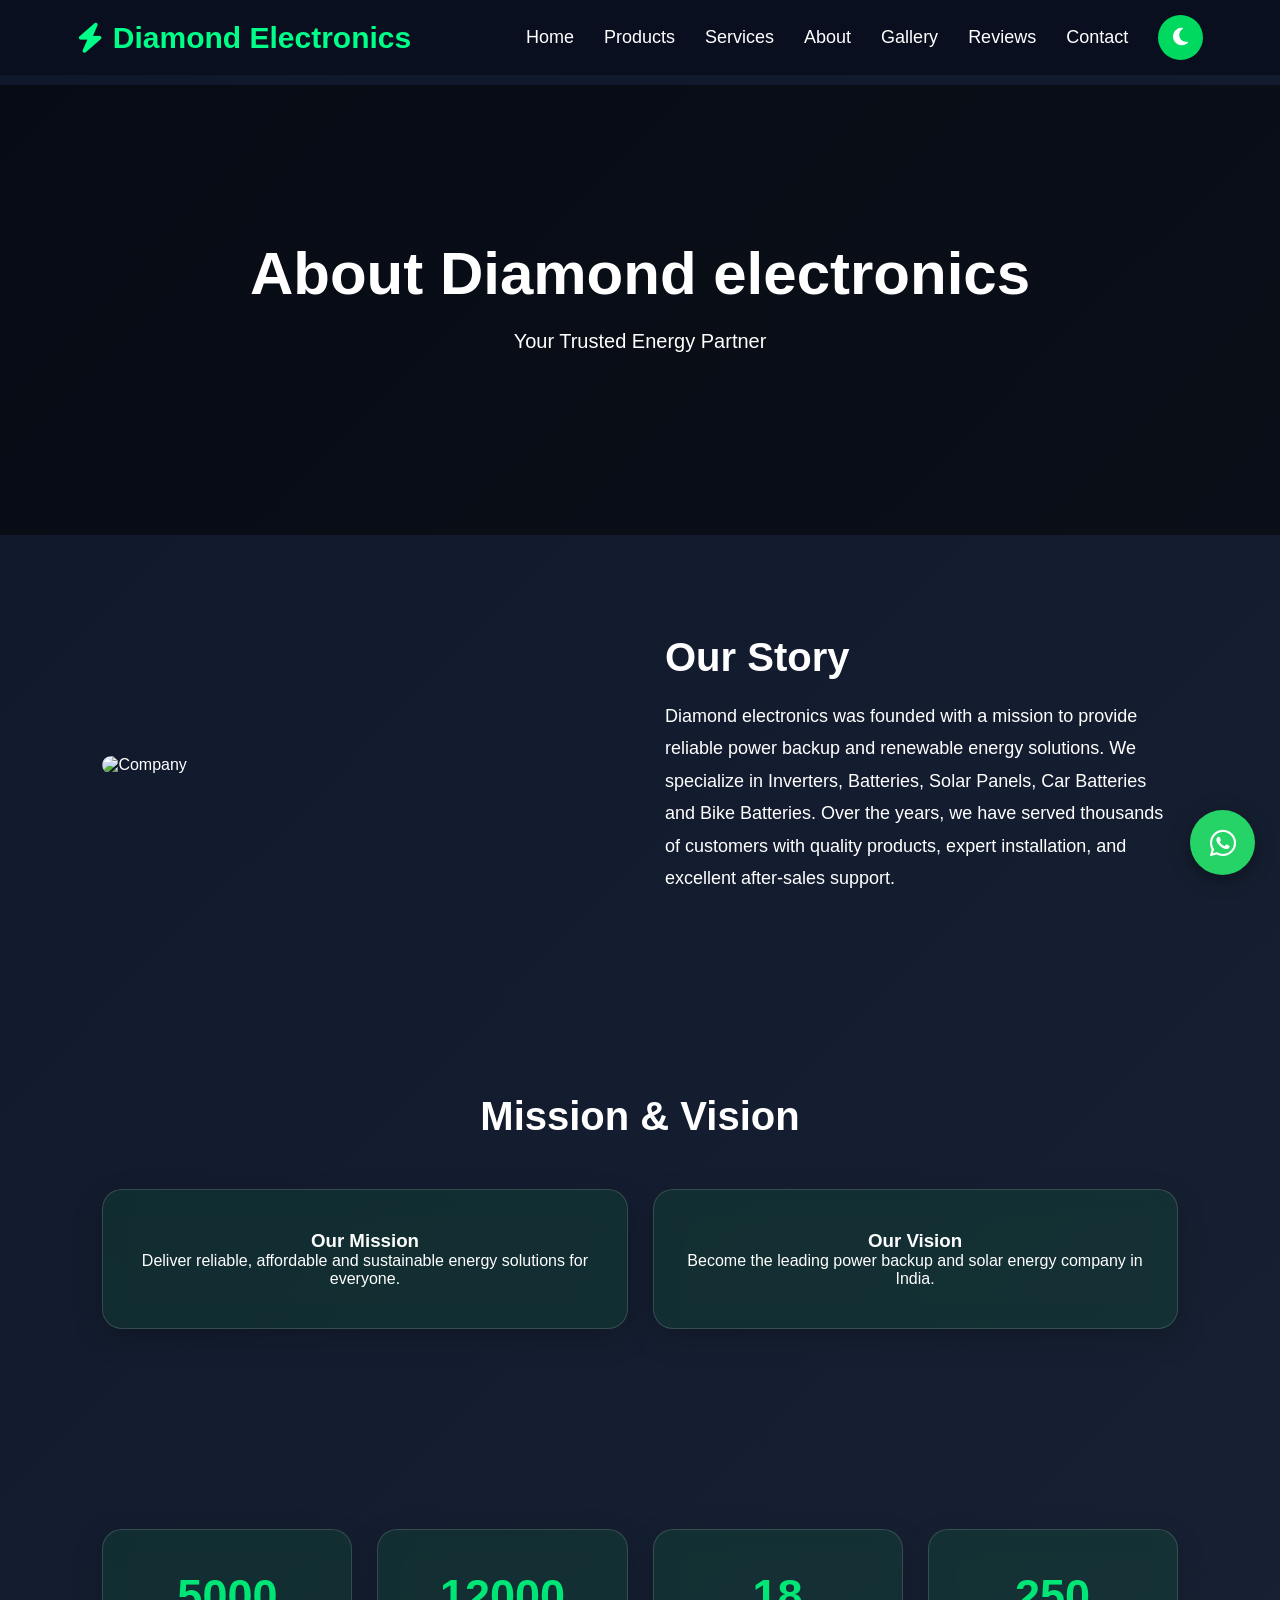
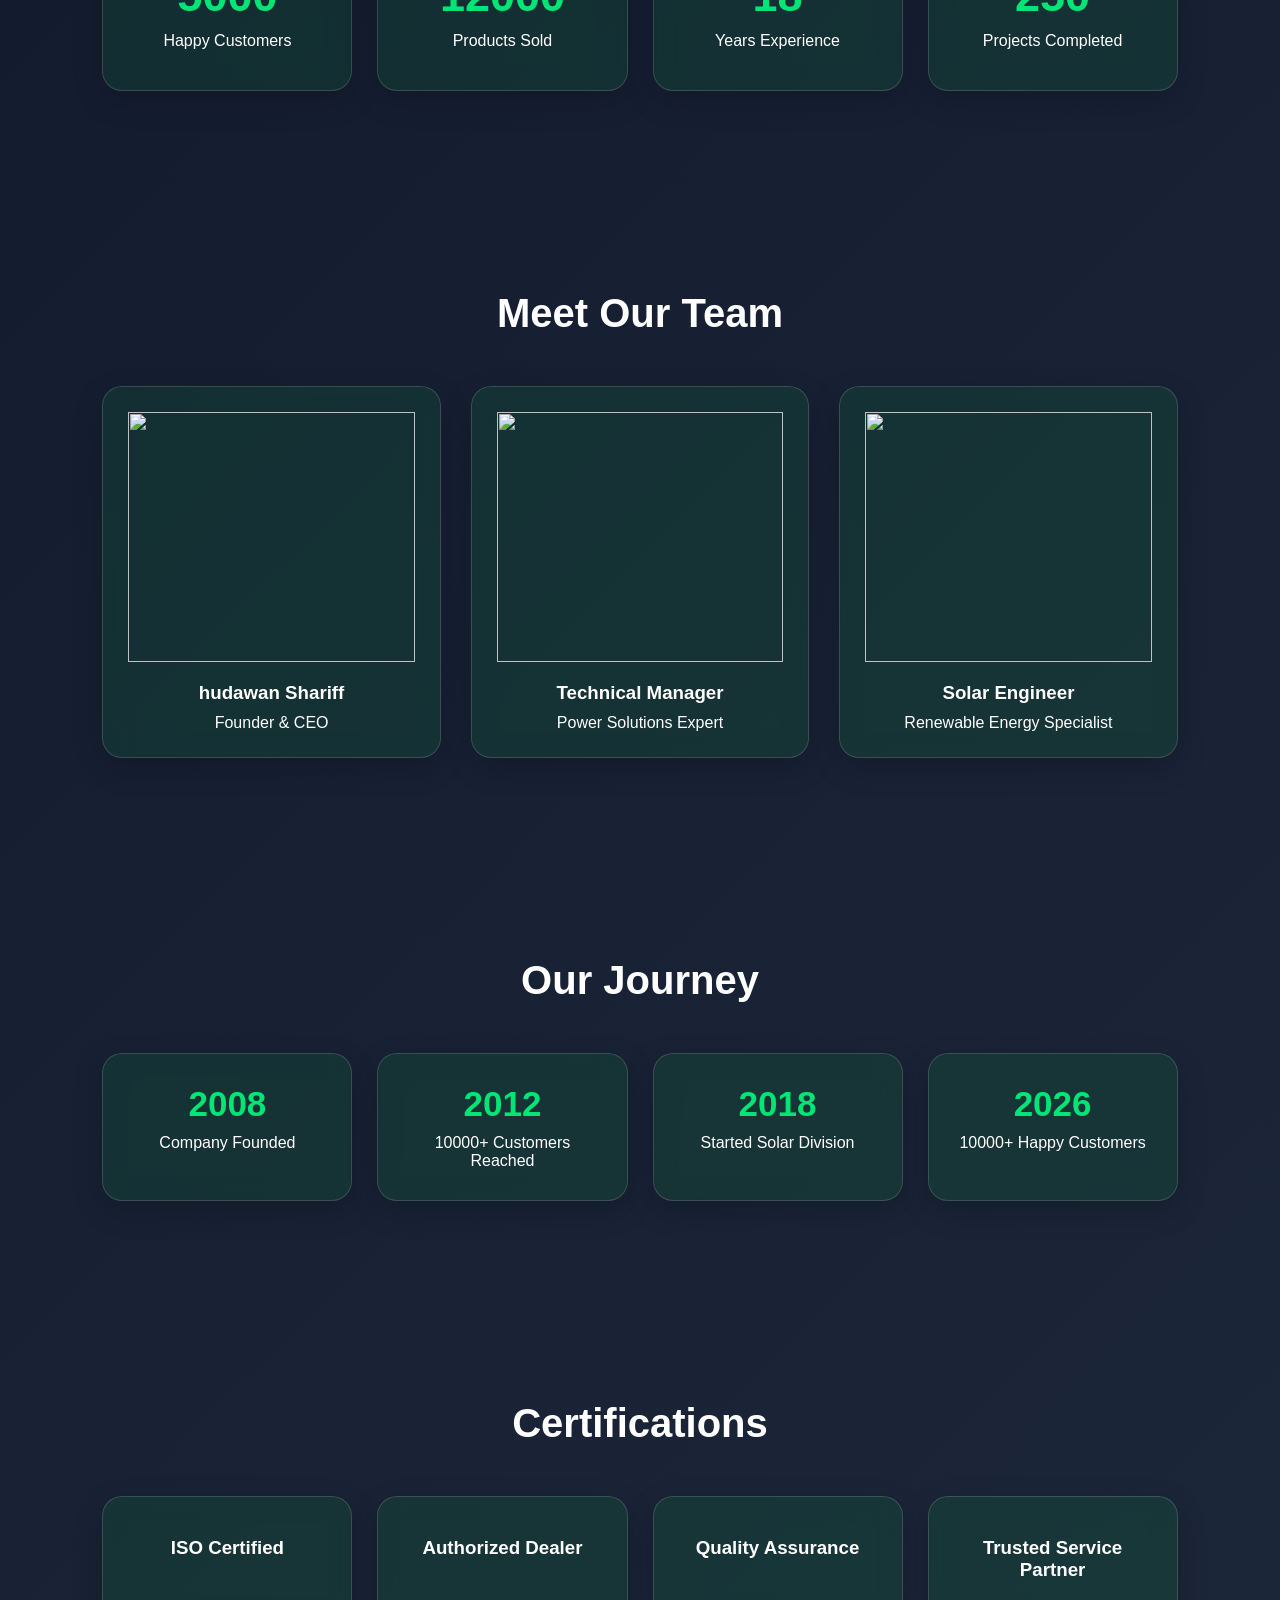
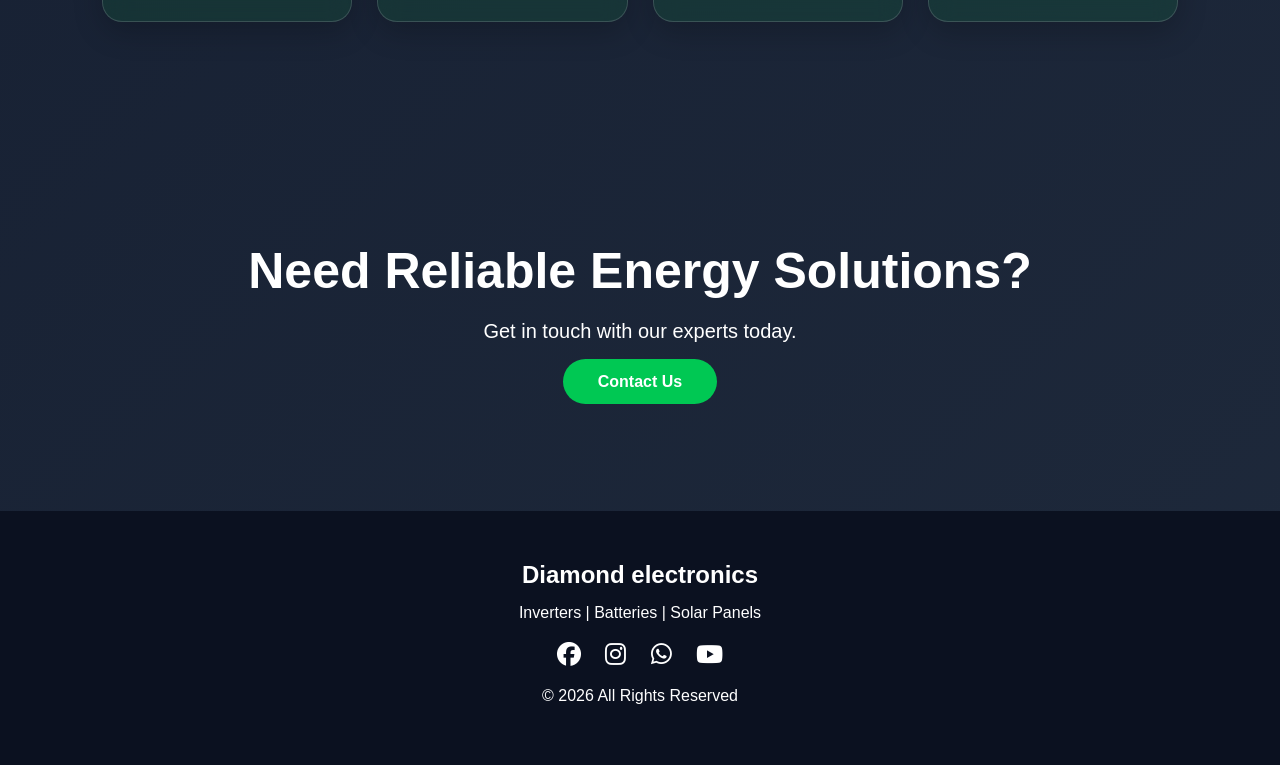
==== about.html @ e029c712 "Initial commit" ====
<!doctype html>
<html lang="en">
  <head>
    <meta charset="UTF-8" />
    <meta name="viewport" content="width=device-width, initial-scale=1.0" />

    <title>About Us | Diamond electronics</title>

    <link rel="stylesheet" href="style.css" />

    <link
      rel="stylesheet"
      href="https://cdnjs.cloudflare.com/ajax/libs/font-awesome/6.5.2/css/all.min.css"
    />
  </head>

  <body>
    <!-- ================= NAVBAR ================= -->

    <header>
      <nav class="navbar">
        <a href="index.html" class="logo">
          <i class="fa-solid fa-bolt"></i>

          Diamond Electronics
        </a>

        <div class="menu-toggle" id="menuToggle">
          <i class="fa-solid fa-bars"></i>
        </div>

        <ul class="nav-links" id="navLinks">
          <li><a href="index.html">Home</a></li>

          <li><a href="products.html">Products</a></li>

          <li><a href="services.html">Services</a></li>

          <li><a href="about.html">About</a></li>

          <li><a href="gallery.html">Gallery</a></li>

          <li><a href="reviews.html">Reviews</a></li>

          <li><a href="contact.html">Contact</a></li>

          <li>
            <button id="themeToggle">
              <i class="fa-solid fa-moon"></i>
            </button>
          </li>
        </ul>
      </nav>
    </header>

    <!-- ================= HERO ================= -->

    <section class="hero small-hero">
      <div class="hero-content">
        <h1>About Diamond electronics</h1>

        <p>Your Trusted Energy Partner</p>
      </div>
    </section>

    <!-- ================= COMPANY STORY ================= -->

    <section class="about-section">
      <div class="about-container">
        <div class="about-image">
          <img src="images/about-company.jpg" alt="Company" />
        </div>

        <div class="about-content">
          <h2>Our Story</h2>

          <p>
            Diamond electronics was founded with a mission to provide reliable
            power backup and renewable energy solutions. We specialize in
            Inverters, Batteries, Solar Panels, Car Batteries and Bike
            Batteries. Over the years, we have served thousands of customers
            with quality products, expert installation, and excellent
            after-sales support.
          </p>
        </div>
      </div>
    </section>

    <!-- ================= MISSION & VISION ================= -->

    <section class="why-us">
      <h2 class="section-title">Mission & Vision</h2>

      <div class="why-grid">
        <div class="glass">
          <h3>Our Mission</h3>

          <p>
            Deliver reliable, affordable and sustainable energy solutions for
            everyone.
          </p>
        </div>

        <div class="glass">
          <h3>Our Vision</h3>

          <p>
            Become the leading power backup and solar energy company in India.
          </p>
        </div>
      </div>
    </section>

    <!-- ================= ACHIEVEMENTS ================= -->

    <section class="counter-section">
      <div class="counter-card glass">
        <h2 class="counter" data-target="5000">0</h2>

        <p>Happy Customers</p>
      </div>

      <div class="counter-card glass">
        <h2 class="counter" data-target="12000">0</h2>

        <p>Products Sold</p>
      </div>

      <div class="counter-card glass">
        <h2 class="counter" data-target="18">0</h2>

        <p>Years Experience</p>
      </div>

      <div class="counter-card glass">
        <h2 class="counter" data-target="250">0</h2>

        <p>Projects Completed</p>
      </div>
    </section>

    <!-- ================= TEAM ================= -->

    <section class="team-section">
      <h2 class="section-title">Meet Our Team</h2>

      <div class="product-grid">
        <div class="product-card glass">
          <img src="images/team1.jpg" />

          <h3>hudawan Shariff</h3>

          <p>Founder & CEO</p>
        </div>

        <div class="product-card glass">
          <img src="images/team2.jpg" />

          <h3>Technical Manager</h3>

          <p>Power Solutions Expert</p>
        </div>

        <div class="product-card glass">
          <img src="images/team3.jpg" />

          <h3>Solar Engineer</h3>

          <p>Renewable Energy Specialist</p>
        </div>
      </div>
    </section>

    <!-- ================= TIMELINE ================= -->

    <section class="timeline-section">
      <h2 class="section-title">Our Journey</h2>

      <div class="timeline">
        <div class="timeline-item glass">
          <h3>2008</h3>

          <p>Company Founded</p>
        </div>

        <div class="timeline-item glass">
          <h3>2012</h3>

          <p>10000+ Customers Reached</p>
        </div>

        <div class="timeline-item glass">
          <h3>2018</h3>

          <p>Started Solar Division</p>
        </div>

        <div class="timeline-item glass">
          <h3>2026</h3>

          <p>10000+ Happy Customers</p>
        </div>
      </div>
    </section>

    <!-- ================= CERTIFICATIONS ================= -->

    <section class="why-us">
      <h2 class="section-title">Certifications</h2>

      <div class="why-grid">
        <div class="glass">
          <h3>ISO Certified</h3>
        </div>

        <div class="glass">
          <h3>Authorized Dealer</h3>
        </div>

        <div class="glass">
          <h3>Quality Assurance</h3>
        </div>

        <div class="glass">
          <h3>Trusted Service Partner</h3>
        </div>
      </div>
    </section>

    <!-- ================= CTA ================= -->

    <section class="cta">
      <h2>Need Reliable Energy Solutions?</h2>

      <p>Get in touch with our experts today.</p>

      <a href="contact.html" class="btn"> Contact Us </a>
    </section>

    <!-- ================= FOOTER ================= -->

    <footer>
      <div class="footer-content">
        <h2>Diamond electronics</h2>

        <p>Inverters | Batteries | Solar Panels</p>

        <div class="socials">
          <i class="fab fa-facebook"></i>
          <i class="fab fa-instagram"></i>
          <i class="fab fa-whatsapp"></i>
          <i class="fab fa-youtube"></i>
        </div>

        <p>© 2026 All Rights Reserved</p>
      </div>
    </footer>

    <!-- ================= WHATSAPP ================= -->

    <a href="https://wa.me/919442442144" class="whatsapp">
      <i class="fab fa-whatsapp"></i>
    </a>

    <script src="main.js"></script>
  </body>
</html>
---- style.css ----
/* =========================
   RESET
========================= */

* {
  margin: 0;
  padding: 0;
  box-sizing: border-box;
  font-family: "Poppins", sans-serif;
  scroll-behavior: smooth;
}

:root {
  --primary: #00c853;
  --secondary: #00e676;
  --dark: #111827;
  --light: #ffffff;
  --glass: rgba(255, 255, 255, 0.1);
  --shadow: 0 10px 30px rgba(0, 0, 0, 0.2);
}

body {
  background: linear-gradient(135deg, #0f172a, #1e293b);

  color: white;
  overflow-x: hidden;
  transition: 0.4s;
}

/* =========================
   DARK MODE
========================= */

body.light-mode {
  background: #f5f5f5;
  color: #111;
}

body.light-mode .glass {
  background: rgba(255, 255, 255, 0.7);
}

/* =========================
   GLASSMORPHISM
========================= */

.glass {
  background: rgba(1, 252, 84, 0.08);

  backdrop-filter: blur(12px);

  border: 1px solid rgba(255, 255, 255, 0.15);

  border-radius: 20px;

  box-shadow: var(--shadow);
}

/* =========================
   NAVBAR
========================= */

.navbar {
  position: fixed;

  top: 0;

  left: 0;

  width: 100%;

  padding: 15px 6%;

  display: flex;

  justify-content: space-between;

  align-items: center;

  background: rgba(10, 15, 30, 0.9);

  backdrop-filter: blur(15px);

  z-index: 9999;

  box-sizing: border-box;
}

.logo {
  display: flex;

  align-items: center;

  gap: 10px;

  text-decoration: none;

  font-size: 30px;

  font-weight: bold;

  color: #00ff88;
}

.logo i {
  font-size: 30px;
}

.nav-links {
  display: flex;

  align-items: center;

  gap: 30px;

  list-style: none;
}

.nav-links li {
  list-style: none;
}

.nav-links a {
  text-decoration: none;

  font-size: 18px;

  font-weight: 500;

  color: rgb(255, 255, 255);

  transition: 0.3s;
}

.nav-links a:hover {
  color: #00ff88;
}

#themeToggle {
  width: 45px;

  height: 45px;

  border: none;

  border-radius: 50%;

  cursor: pointer;

  background: #00d95f;

  color: white;

  font-size: 20px;
}

.menu-toggle {
  display: none;

  font-size: 30px;

  cursor: pointer;

  color:#00d95f;
  
}

body {
  padding-top: 85px;
}

/* =========================
   MOBILE
========================= */

@media (max-width: 992px) {
  .menu-toggle {
    display: block;
  }

  .nav-links {
    position: fixed;

    top: 75px;

    left: -100%;

    width: 100%;

    background: #08111f;
  
    display: flex;

    flex-direction: column;

    gap: 25px;

    padding: 40px 0;

    transition: 0.4s;
  }

  .nav-links.active {
    left: 0;
  }

  .nav-links a {
    font-size: 20px;
  }

  .logo {
    font-size: 22px;
  }

  .logo i {
    font-size: 24px;
  }
}

/* =========================
   SMALL MOBILE
========================= */

@media (max-width: 480px) {
  .logo {
    font-size: 18px;
  }

  .logo i {
    font-size: 20px;
  }

  #themeToggle {
    width: 42px;

    height: 42px;
  }
}

/* =========================
   HERO SECTION
========================= */

.hero {
  height: 100vh;

  display: flex;
  justify-content: center;
  align-items: center;

  text-align: center;

  padding: 100px 10%;

  background:
    linear-gradient(rgba(0, 0, 0, 0.5), rgba(0, 0, 0, 0.5)),
    url("../images/hero.jpg");

  background-size: cover;
  background-position: center;
}

.hero-content h1 {
  font-size: 60px;

  line-height: 1.2;

  margin-bottom: 20px;
}

.hero-content p {
  font-size: 20px;

  margin-bottom: 30px;
}

.hero-buttons {
  display: flex;
  justify-content: center;
  gap: 20px;
  flex-wrap: wrap;
}

.btn {
  padding: 14px 35px;

  background: var(--primary);

  border: none;

  border-radius: 50px;

  color: white;

  text-decoration: none;

  font-weight: 600;

  transition: 0.4s;
}

.btn:hover {
  transform: translateY(-5px);

  box-shadow: 0 10px 20px rgba(0, 200, 83, 0.4);
}

.btn-outline {
  background: transparent;

  border: 2px solid white;
}

/* =========================
   SECTION TITLE
========================= */

.section-title {
  font-size: 40px;

  text-align: center;

  margin-bottom: 50px;
}

/* =========================
   COUNTERS
========================= */

.counter-section {
  display: grid;

  grid-template-columns: repeat(auto-fit, minmax(250px, 1fr));

  gap: 25px;

  padding: 100px 8%;
}

.counter-card {
  padding: 40px;
  text-align: center;

  transition: 0.4s;
}

.counter-card:hover {
  transform: translateY(-10px);
}

.counter-card h2 {
  font-size: 45px;

  color: var(--secondary);

  margin-bottom: 10px;
}

/* =========================
   PRODUCTS
========================= */

.products {
  padding: 100px 8%;
}

.product-grid {
  display: grid;

  grid-template-columns: repeat(auto-fit, minmax(300px, 1fr));

  gap: 30px;
}

.product-card {
  padding: 25px;

  text-align: center;

  transition: 0.5s;

  transform-style: preserve-3d;
}

.product-card:hover {
  transform: rotateX(8deg) rotateY(8deg) translateY(-10px);
}

.product-card img {
  width: 100%;
  height: 250px;

  object-fit: contain;

  transition: 0.5s;
}

.product-card:hover img {
  transform: scale(1.1);
}

.product-card h3 {
  margin: 20px 0 10px;
}

.product-card button {
  margin-top: 20px;

  padding: 12px 25px;

  border: none;

  border-radius: 30px;

  background: var(--primary);

  color: white;

  cursor: pointer;
}

/* =========================
   SERVICES
========================= */

.services {
  padding: 100px 8%;
}

.service-grid {
  display: grid;

  grid-template-columns: repeat(auto-fit, minmax(280px, 1fr));

  gap: 30px;
}

.service-card {
  padding: 40px;
  text-align: center;

  transition: 0.4s;
}

.service-card:hover {
  transform: translateY(-10px) scale(1.05);
}

.service-card i {
  font-size: 55px;

  color: var(--secondary);

  margin-bottom: 20px;
}

.service-card h3 {
  margin-bottom: 15px;
}

/* part 2*/

/* =========================
   WHY CHOOSE US
========================= */

.why-us {
  padding: 100px 8%;
}

.why-grid {
  display: grid;

  grid-template-columns: repeat(auto-fit, minmax(250px, 1fr));

  gap: 25px;
}

.why-grid .glass {
  padding: 40px 25px;

  text-align: center;

  transition: 0.4s;
}

.why-grid .glass:hover {
  transform: translateY(-10px);

  box-shadow: 0 15px 30px rgba(0, 0, 0, 0.3);
}

/* =========================
   REVIEWS
========================= */

.reviews {
  padding: 100px 8%;
}

.review-slider {
  max-width: 900px;

  margin: auto;

  padding: 40px;

  text-align: center;

  position: relative;

  overflow: hidden;
}

.review {
  display: none;

  animation: fade 1s ease;
}

.review.active {
  display: block;
}

.review h3 {
  font-size: 30px;

  margin-bottom: 20px;

  color: #ffd700;
}

.review p {
  font-size: 18px;

  line-height: 1.8;
}

@keyframes fade {
  from {
    opacity: 0;
    transform: translateY(20px);
  }

  to {
    opacity: 1;
    transform: translateY(0);
  }
}

/* =========================
   CTA
========================= */

.cta {
  padding: 120px 8%;

  text-align: center;
}

.cta h2 {
  font-size: 50px;

  margin-bottom: 20px;
}

.cta p {
  font-size: 20px;

  margin-bottom: 30px;
}

/* =========================
   FOOTER
========================= */

footer {
  background: #0b1120;

  padding: 50px 8%;

  text-align: center;
}

.footer-content h2 {
  margin-bottom: 15px;
}

.footer-content p {
  margin: 10px 0;
}

.socials {
  margin: 20px 0;
}

.socials i {
  font-size: 24px;

  margin: 0 10px;

  cursor: pointer;

  transition: 0.4s;
}

.socials i:hover {
  color: var(--secondary);

  transform: translateY(-5px);
}

/* =========================
   WHATSAPP BUTTON
========================= */

.whatsapp {
  position: fixed;

  bottom: 25px;

  right: 25px;

  width: 65px;

  height: 65px;

  display: flex;

  align-items: center;

  justify-content: center;

  border-radius: 50%;

  background: #25d366;

  color: white;

  font-size: 30px;

  text-decoration: none;

  z-index: 999;

  box-shadow: 0 5px 20px rgba(0, 0, 0, 0.4);

  animation: pulse 2s infinite;
}

@keyframes pulse {
  0% {
    transform: scale(1);
  }

  50% {
    transform: scale(1.1);
  }

  100% {
    transform: scale(1);
  }
}

/* =========================
   BUTTON HOVER GLOW
========================= */

.btn:hover,
.product-card button:hover {
  box-shadow:
    0 0 20px rgba(0, 200, 83, 0.7),
    0 0 40px rgba(0, 200, 83, 0.4);
}

/* =========================
   SCROLL ANIMATION
========================= */

.product-card,
.service-card,
.counter-card,
.why-grid .glass {
  opacity: 0;

  transform: translateY(50px);

  transition: all 0.8s ease;
}

.show {
  opacity: 1 !important;

  transform: translateY(0) !important;
}

/* =========================
   CUSTOM SCROLLBAR
========================= */

::-webkit-scrollbar {
  width: 10px;
}

::-webkit-scrollbar-track {
  background: #111827;
}

::-webkit-scrollbar-thumb {
  background: var(--secondary);

  border-radius: 20px;
}

/* =========================
   IMAGE HOVER ZOOM
========================= */

img {
  max-width: 100%;

  display: block;
}

.product-card {
  overflow: hidden;
}

.product-card img:hover {
  transform: scale(1.15);
}

/* =========================
   LIGHT MODE
========================= */

body.light-mode {
  background: #f5f7fa;

  color: #111;
}

body.light-mode .navbar {
  background: rgba(255, 255, 255, 0.8);
}

body.light-mode .nav-links a {
  color: #ffffff;
}

body.light-mode footer {
  background: #e5e7eb;

  color: #111;
}

body.light-mode .glass {
  background: rgb(255, 255, 255);

  border: 1px solid rgba(0, 0, 0, 0.1);
}

/* =========================
   MOBILE MENU
========================= */

.menu-btn {
  display: none;

  font-size: 30px;

  cursor: pointer;
}

/* =========================
   RESPONSIVE
========================= */

@media (max-width: 992px) {
  .hero-content h1 {
    font-size: 45px;
  }

  .section-title {
    font-size: 32px;
  }

  .cta h2 {
    font-size: 36px;
  }
}

@media (max-width: 768px) {
  .navbar {
    flex-direction: column;

    gap: 15px;
  }

  .nav-links {
    flex-wrap: wrap;

    justify-content: center;
  }

  .hero {
    padding-top: 140px;
  }

  .hero-content h1 {
    font-size: 35px;
  }

  .hero-content p {
    font-size: 16px;
  }

  .counter-card h2 {
    font-size: 35px;
  }
}

@media (max-width: 480px) {
  .hero-content h1 {
    font-size: 28px;
  }

  .section-title {
    font-size: 28px;
  }

  .btn {
    width: 100%;

    text-align: center;
  }

  .cta h2 {
    font-size: 28px;
  }

  .whatsapp {
    width: 55px;

    height: 55px;

    font-size: 24px;
  }
}

/* part 3*/
/* =========================
   PRODUCTS PAGE
========================= */

.products-page {
  padding: 120px 8%;
}

.search-container {
  max-width: 600px;

  margin: 0 auto 40px;

  position: relative;
}

.search-container input {
  width: 100%;

  padding: 18px 55px 18px 20px;

  border: none;

  border-radius: 50px;

  outline: none;

  font-size: 16px;
}

.search-container i {
  position: absolute;

  right: 20px;

  top: 18px;

  font-size: 20px;
}

.filter-buttons {
  display: flex;

  justify-content: center;

  flex-wrap: wrap;

  gap: 15px;

  margin-bottom: 50px;
}

.filter-btn {
  padding: 12px 25px;

  border: none;

  border-radius: 50px;

  cursor: pointer;

  font-weight: 600;

  transition: 0.3s;
}

.filter-btn.active {
  background: #00c853;

  color: white;
}

.filter-btn:hover {
  transform: translateY(-3px);
}

.small-hero {
  height: 50vh;
}

.modal {
  display: none;

  position: fixed;

  top: 0;
  left: 0;

  width: 100%;
  height: 100%;

  background: rgba(0, 0, 0, 0.8);

  justify-content: center;
  align-items: center;

  z-index: 9999;
}

.modal-content {
  background: white;

  color: black;

  padding: 40px;

  border-radius: 20px;

  max-width: 600px;

  width: 90%;

  position: relative;
}

.close-btn {
  position: absolute;

  top: 15px;

  right: 20px;

  font-size: 35px;

  cursor: pointer;
}
/* =========================
   SERVICE PAGE
========================= */

.pricing {
  padding: 100px 8%;
}

.pricing .product-card {
  text-align: center;

  padding: 40px;
}

.pricing h2 {
  margin: 20px 0;

  color: #00e676;
}

.pricing p {
  margin: 10px 0;
}
/* =========================
   ABOUT PAGE
========================= */

.about-section {
  padding: 100px 8%;
}

.about-container {
  display: grid;

  grid-template-columns: 1fr 1fr;

  gap: 50px;

  align-items: center;
}

.about-image img {
  width: 100%;

  border-radius: 20px;
}

.about-content h2 {
  margin-bottom: 20px;

  font-size: 40px;
}

.about-content p {
  line-height: 1.8;

  font-size: 18px;
}

.team-section {
  padding: 100px 8%;
}

.timeline-section {
  padding: 100px 8%;
}

.timeline {
  display: grid;

  grid-template-columns: repeat(auto-fit, minmax(250px, 1fr));

  gap: 25px;
}

.timeline-item {
  padding: 30px;

  text-align: center;
}

.timeline-item h3 {
  font-size: 35px;

  color: #00e676;

  margin-bottom: 10px;
}

@media (max-width: 768px) {
  .about-container {
    grid-template-columns: 1fr;
  }
}
/* =========================
   REVIEWS PAGE
========================= */

.reviews-page,
.google-reviews,
.video-testimonials,
.review-form-section {
  padding: 100px 8%;
}

.video-grid {
  display: grid;

  grid-template-columns: repeat(auto-fit, minmax(300px, 1fr));

  gap: 25px;
}

.video-card {
  padding: 40px;

  text-align: center;
}

.video-card i {
  font-size: 70px;

  margin-bottom: 20px;

  color: #00e676;
}

.review-form {
  max-width: 700px;

  margin: auto;

  padding: 40px;

  display: flex;

  flex-direction: column;

  gap: 20px;
}

.review-form input,
.review-form textarea,
.review-form select {
  padding: 15px;

  border: none;

  border-radius: 10px;

  outline: none;

  font-size: 16px;
}

.review-form button {
  align-self: flex-start;
}

/* =========================
   CONTACT PAGE
========================= */

.contact-section {
  padding: 120px 8%;
}

.contact-container {
  display: grid;

  grid-template-columns: 1fr 1fr;

  gap: 40px;
}

.contact-info,
.contact-form {
  padding: 40px;
}

.contact-info h2,
.contact-form h2 {
  margin-bottom: 20px;
}

.contact-info p {
  line-height: 1.8;

  margin-bottom: 30px;
}

.info-box {
  display: flex;

  align-items: center;

  gap: 15px;

  margin-bottom: 20px;

  font-size: 18px;
}

.info-box i {
  font-size: 22px;

  color: #00e676;
}

.contact-form form {
  display: flex;

  flex-direction: column;

  gap: 20px;
}

.contact-form input,
.contact-form textarea,
.contact-form select {
  padding: 15px;

  border: none;

  outline: none;

  border-radius: 10px;

  font-size: 16px;
}

.success-popup {
  position: fixed;

  top: 0;
  left: 0;

  width: 100%;
  height: 100%;

  display: none;

  justify-content: center;
  align-items: center;

  background: rgba(0, 0, 0, 0.8);

  z-index: 99999;
}

.popup-content {
  background: white;

  padding: 40px;

  border-radius: 20px;

  text-align: center;

  max-width: 400px;

  color: black;
}

.popup-content i {
  font-size: 70px;

  color: #00c853;

  margin-bottom: 20px;
}

@media (max-width: 768px) {
  .contact-container {
    grid-template-columns: 1fr;
  }
}
/* =========================
   ADMIN PANEL
========================= */

.admin-container {
  display: flex;

  min-height: 100vh;
}

.sidebar {
  width: 280px;

  background: #0f172a;

  color: white;

  padding: 30px;
}

.sidebar h2 {
  margin-bottom: 30px;
}

.sidebar ul {
  list-style: none;
}

.sidebar li {
  margin-bottom: 20px;
}

.sidebar a {
  color: white;

  text-decoration: none;

  display: flex;

  gap: 10px;

  align-items: center;
}

.admin-content {
  flex: 1;

  padding: 40px;

  background: #f5f7fa;

  color: black;
}

.stats-grid {
  display: grid;

  grid-template-columns: repeat(auto-fit, minmax(220px, 1fr));

  gap: 20px;

  margin: 30px 0;
}

.stat-card {
  background: white;

  padding: 30px;

  border-radius: 15px;

  box-shadow: 0 5px 15px rgba(0, 0, 0, 0.1);

  text-align: center;
}

.product-form {
  background: white;

  padding: 30px;

  border-radius: 15px;

  margin-bottom: 30px;
}

.product-form form {
  display: flex;

  flex-direction: column;

  gap: 15px;
}

.product-form input {
  padding: 15px;

  border: 1px solid #ddd;

  border-radius: 10px;
}

.product-table {
  background: white;

  padding: 30px;

  border-radius: 15px;

  overflow: auto;
}

table {
  width: 100%;

  border-collapse: collapse;
}

table th,
table td {
  padding: 15px;

  border-bottom: 1px solid #ddd;

  text-align: left;
}

table button {
  background: red;

  color: white;

  border: none;

  padding: 10px 15px;

  cursor: pointer;

  border-radius: 5px;
}

@media (max-width: 768px) {
  .admin-container {
    flex-direction: column;
  }

  .sidebar {
    width: 100%;
  }
}
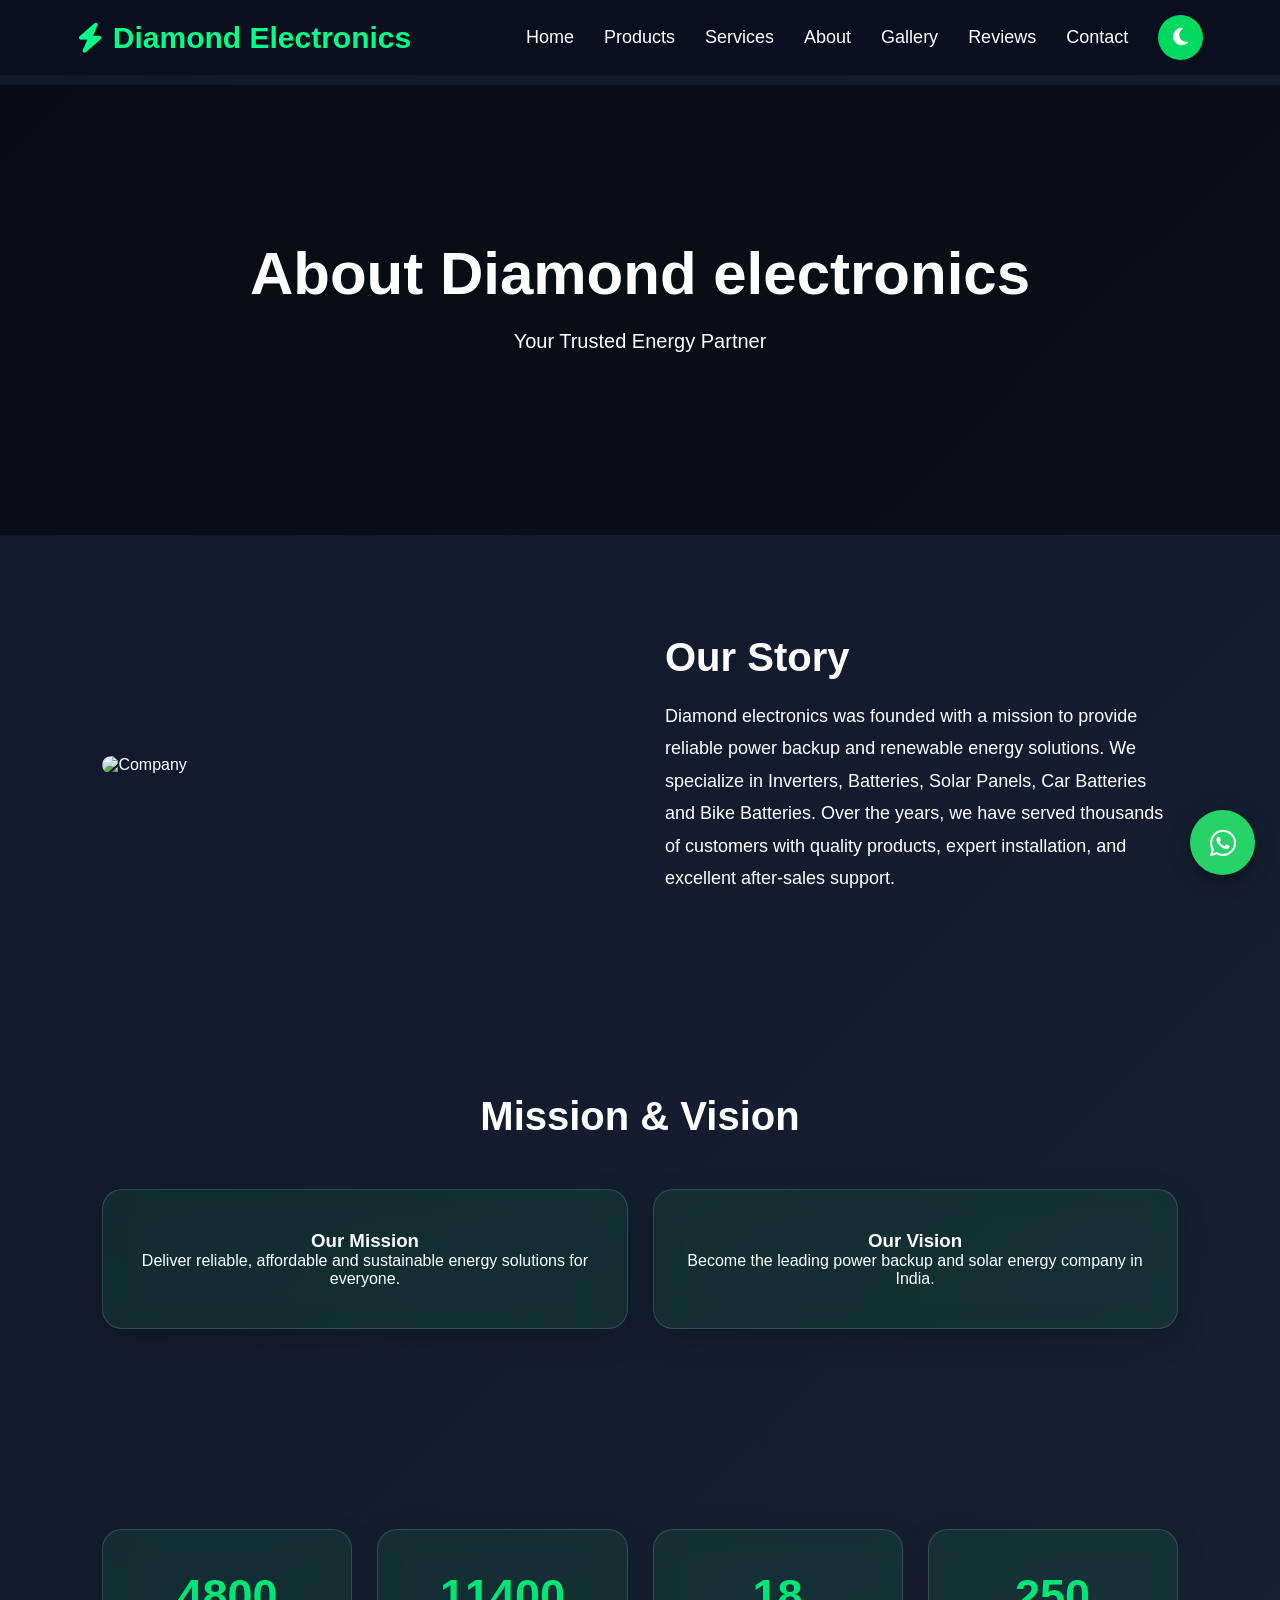
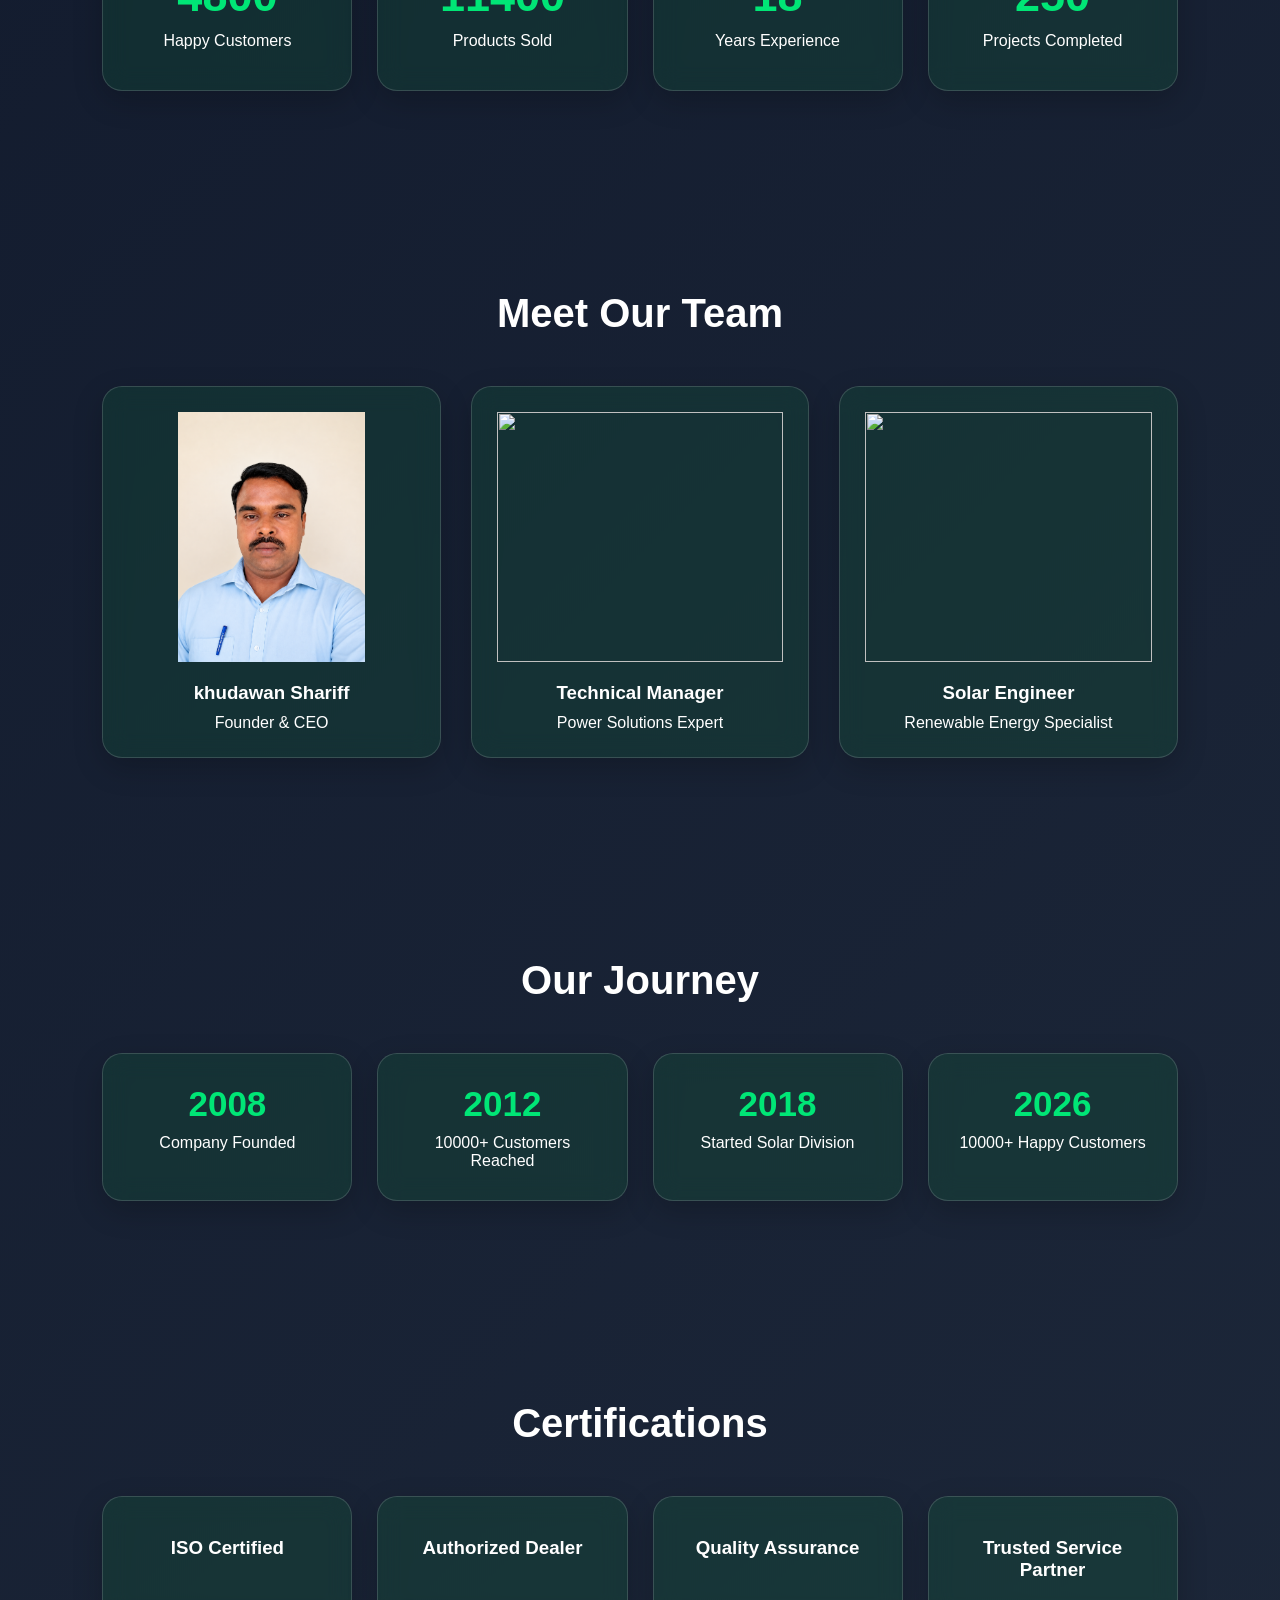
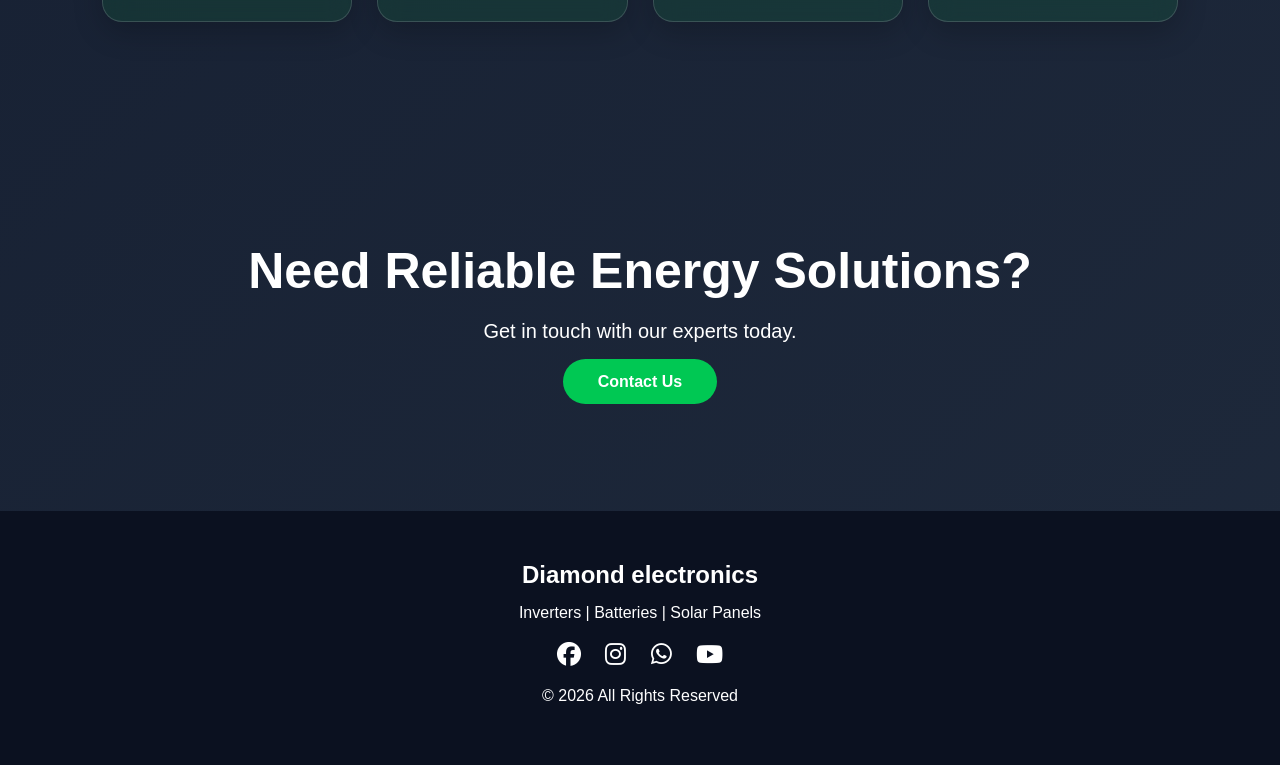
==== commit f6fec5ae: "add ceo img" ====
--- a/about.html
+++ b/about.html
@@ -146,9 +146,9 @@
 
       <div class="product-grid">
         <div class="product-card glass">
-          <img src="images/team1.jpg" />
-
-          <h3>hudawan Shariff</h3>
+          <img src="khudawan-ceo.png" />
+
+          <h3>khudawan Shariff</h3>
 
           <p>Founder & CEO</p>
         </div>
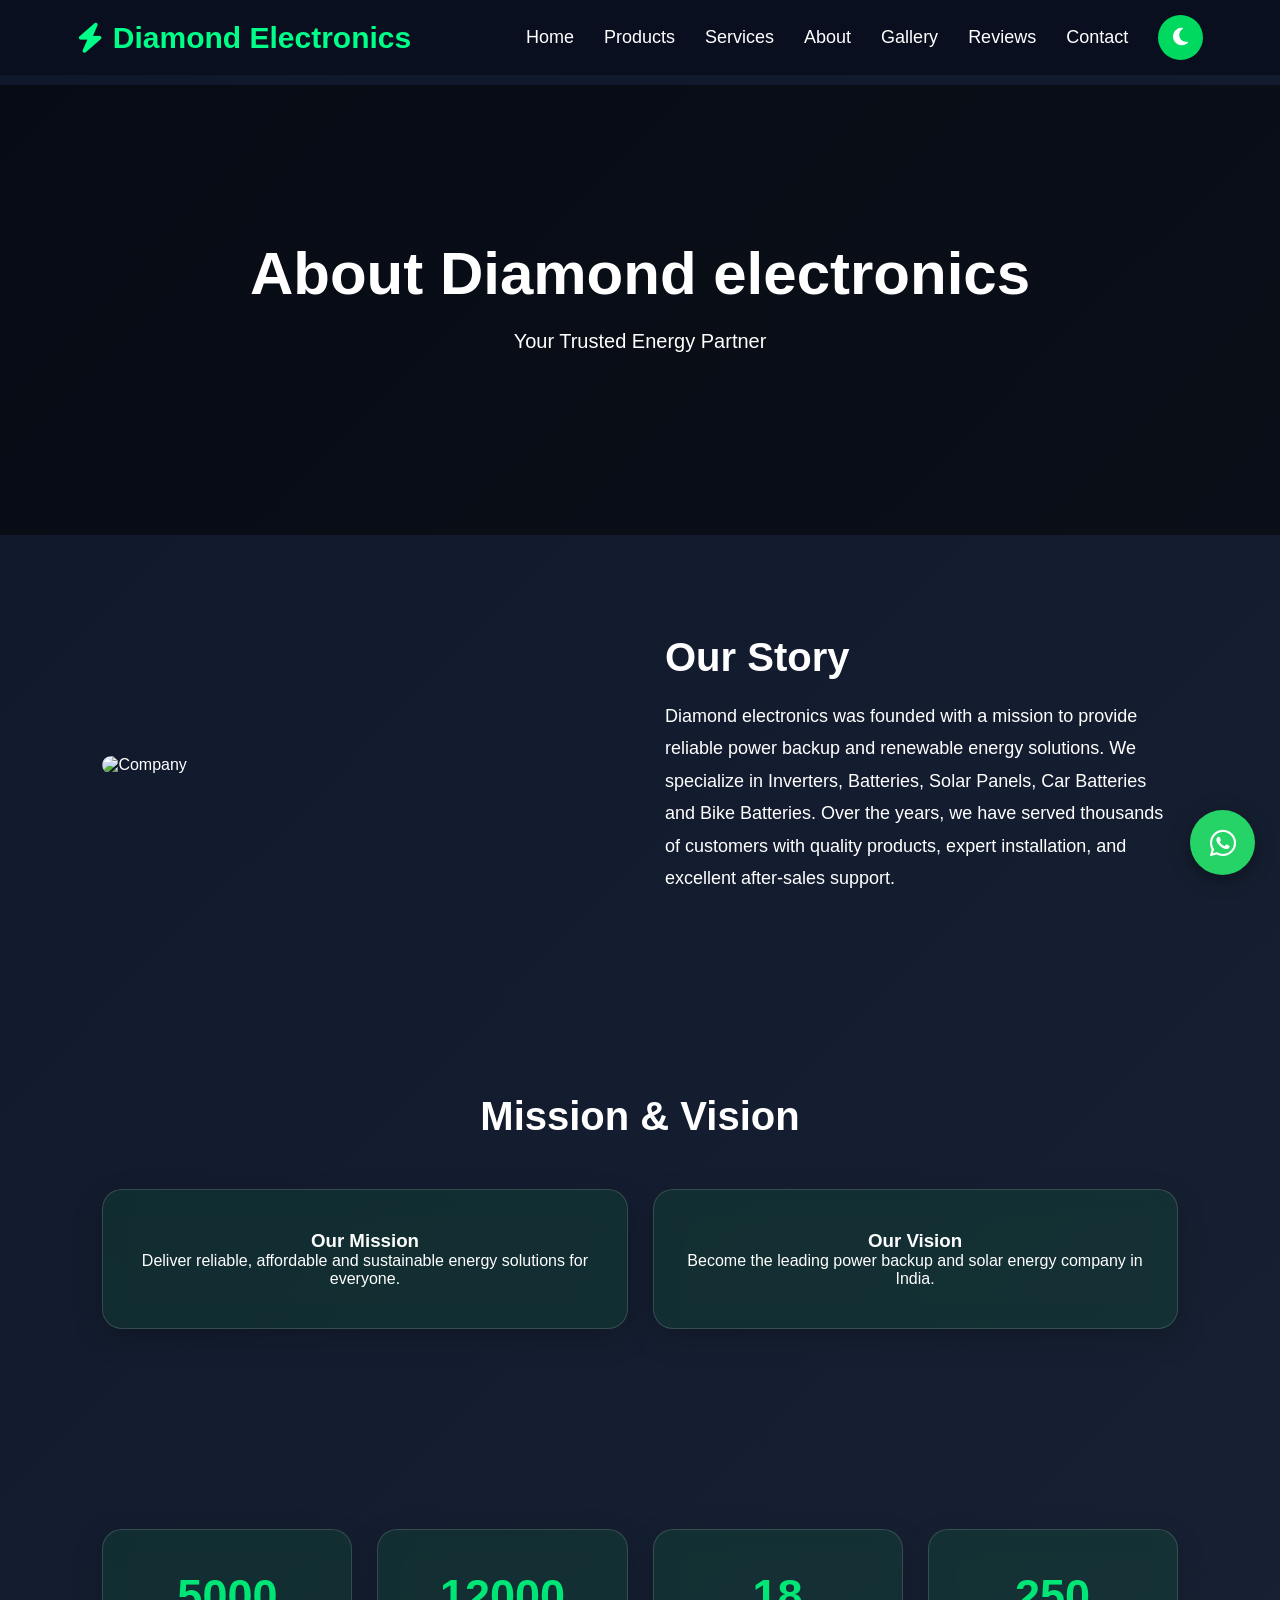
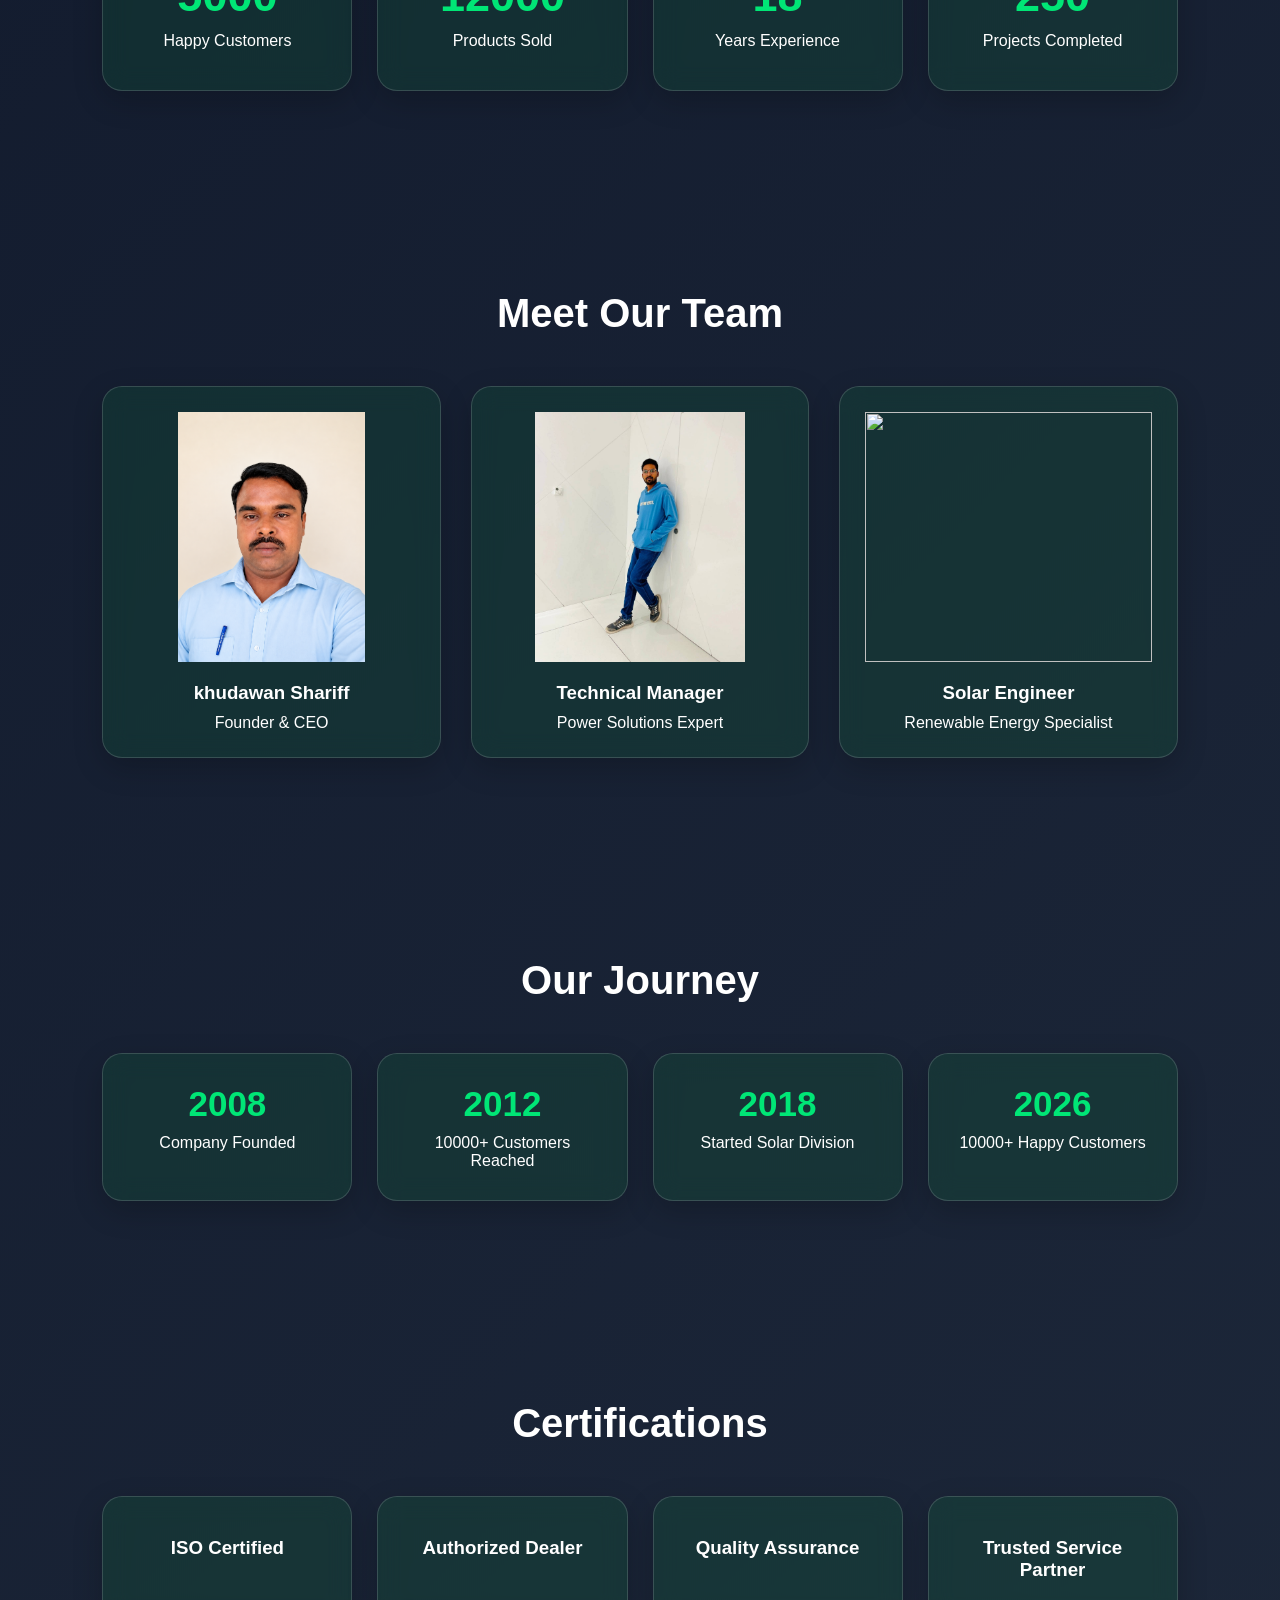
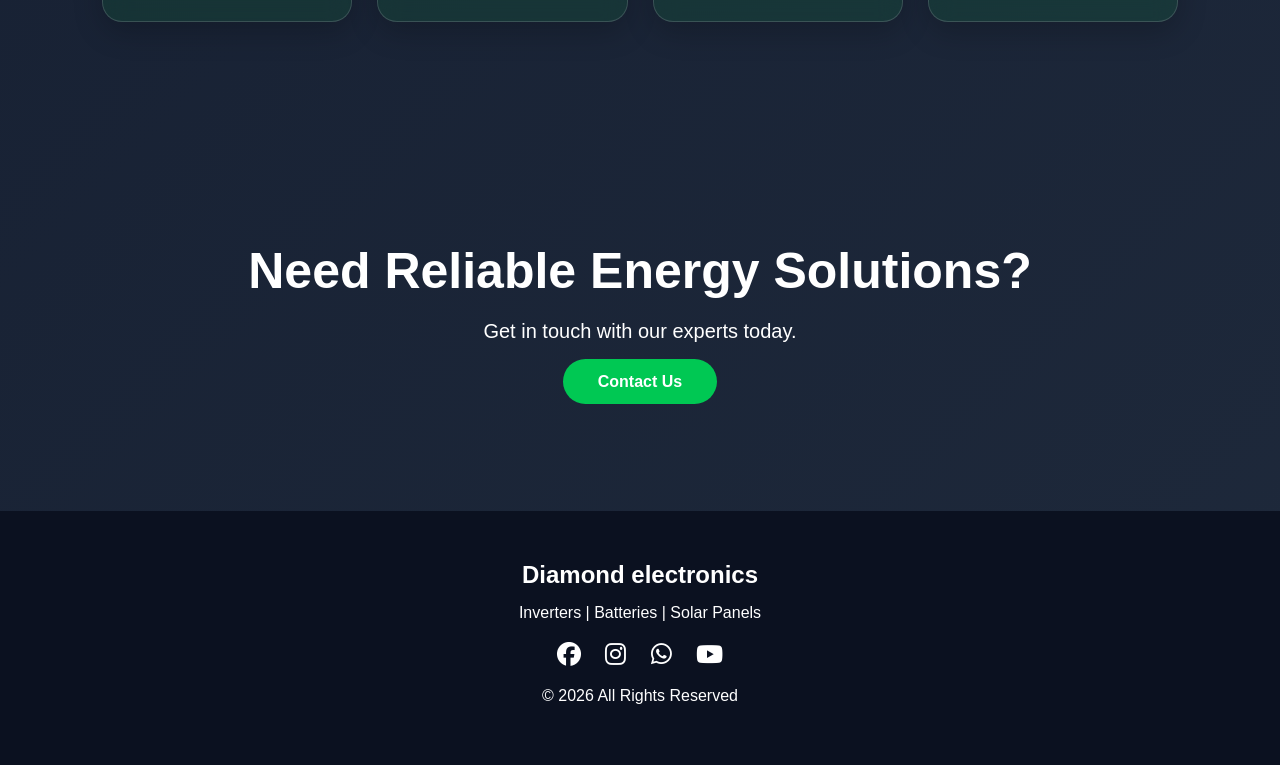
==== commit abd63b23: "add tecinal img" ====
--- a/about.html
+++ b/about.html
@@ -154,7 +154,7 @@
         </div>
 
         <div class="product-card glass">
-          <img src="images/team2.jpg" />
+          <img src="ismath.jpg" />
 
           <h3>Technical Manager</h3>
 
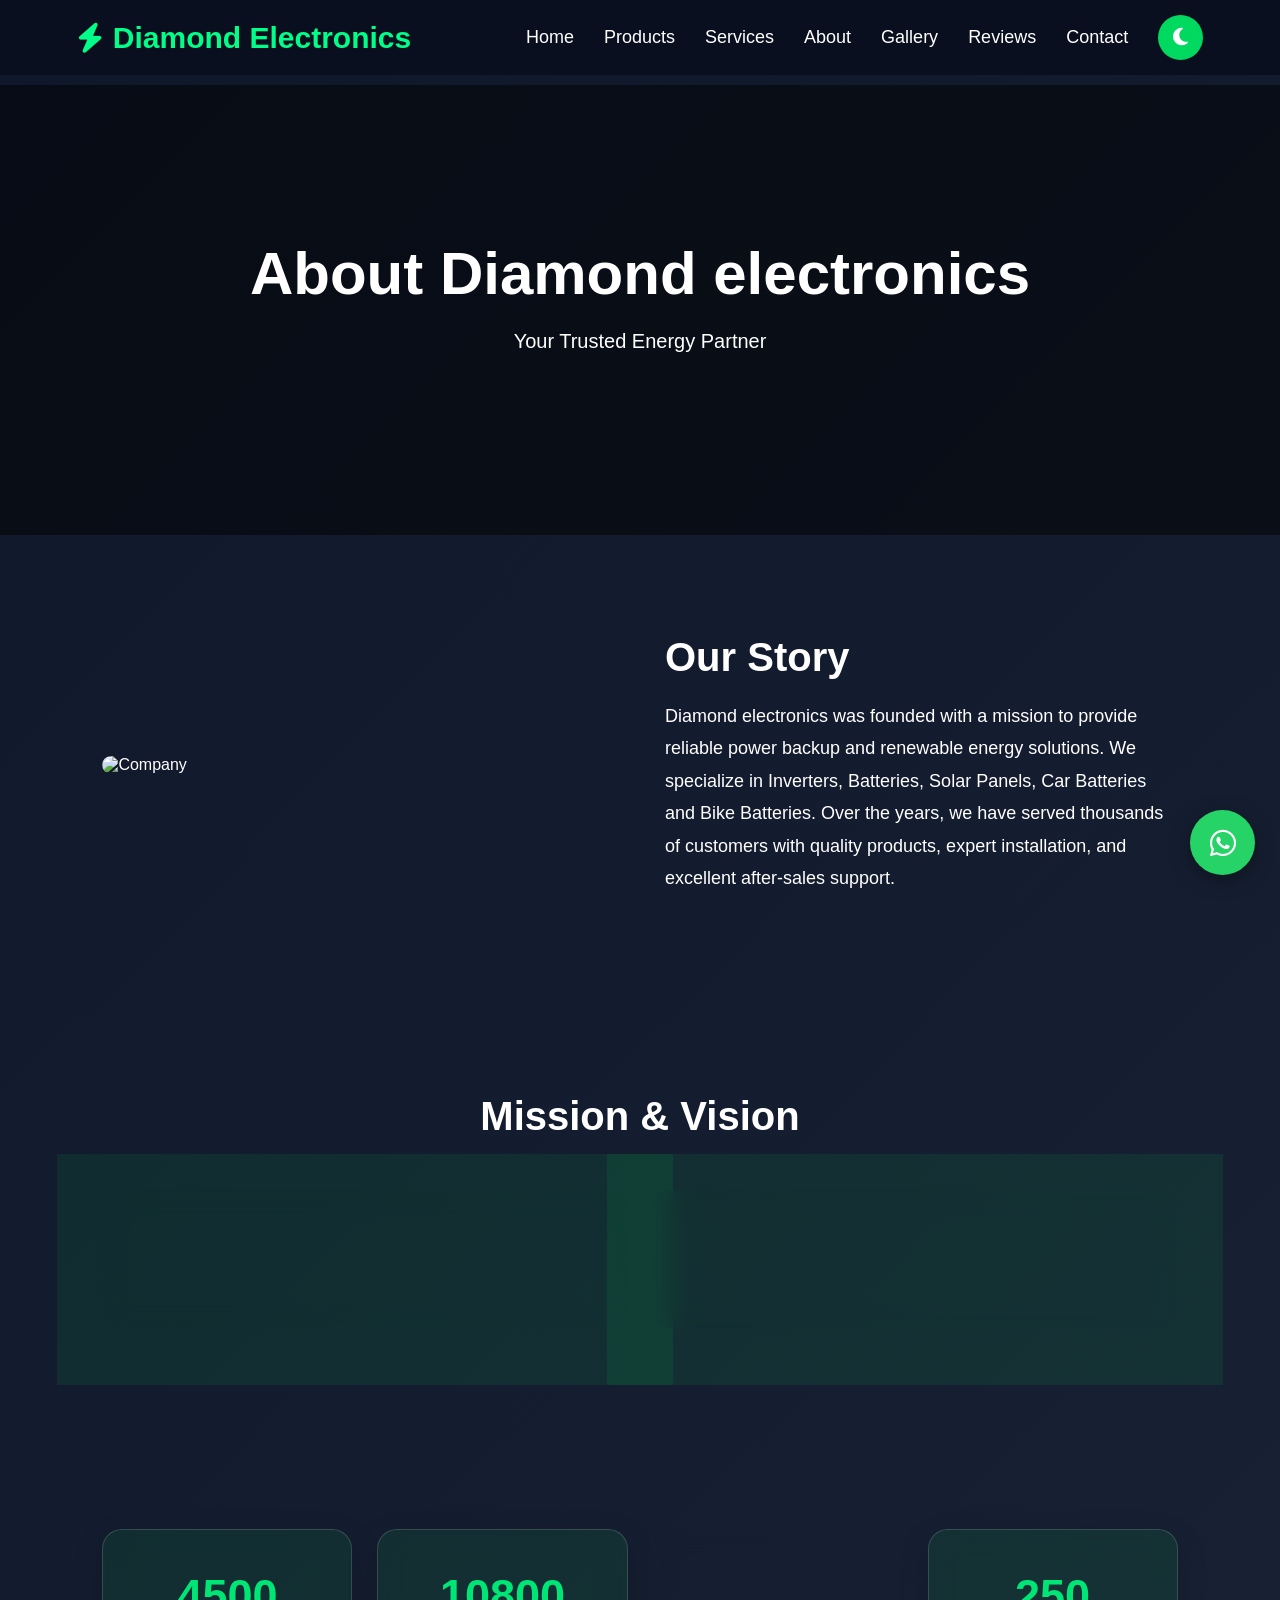
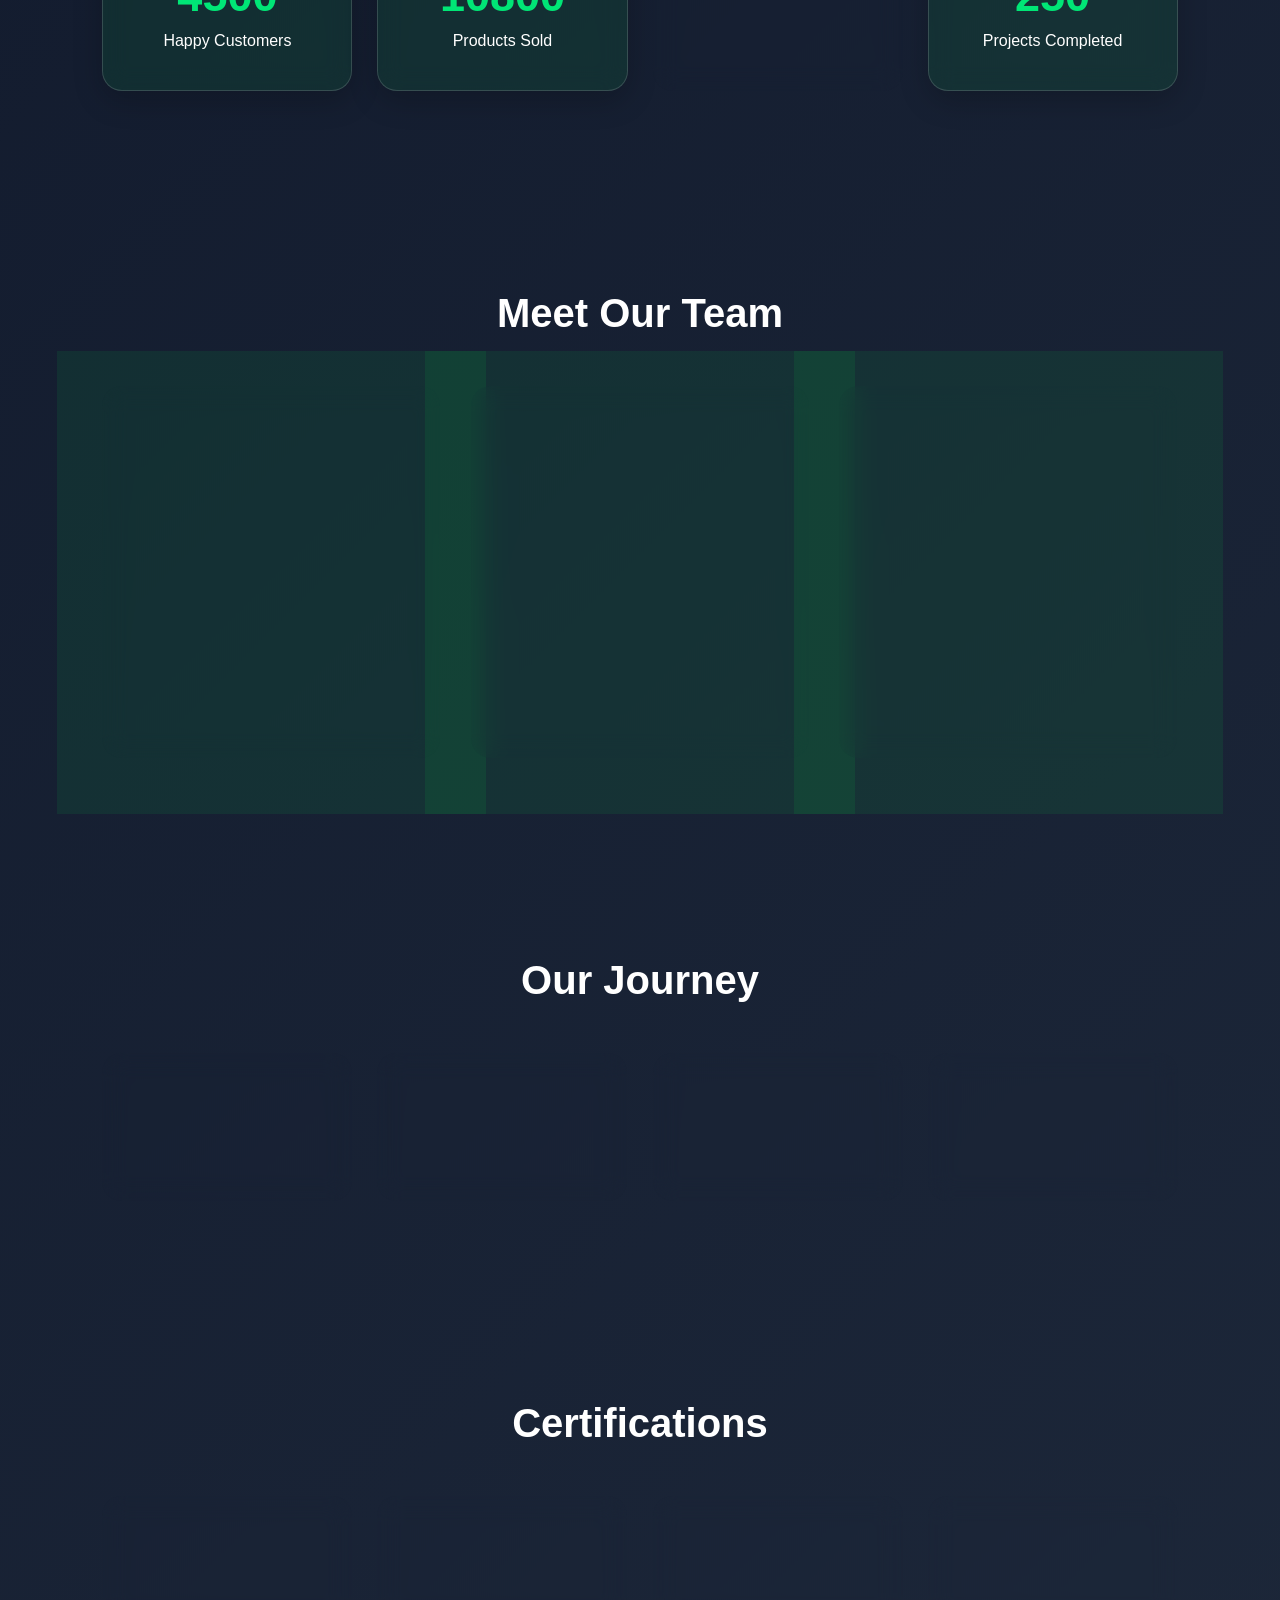
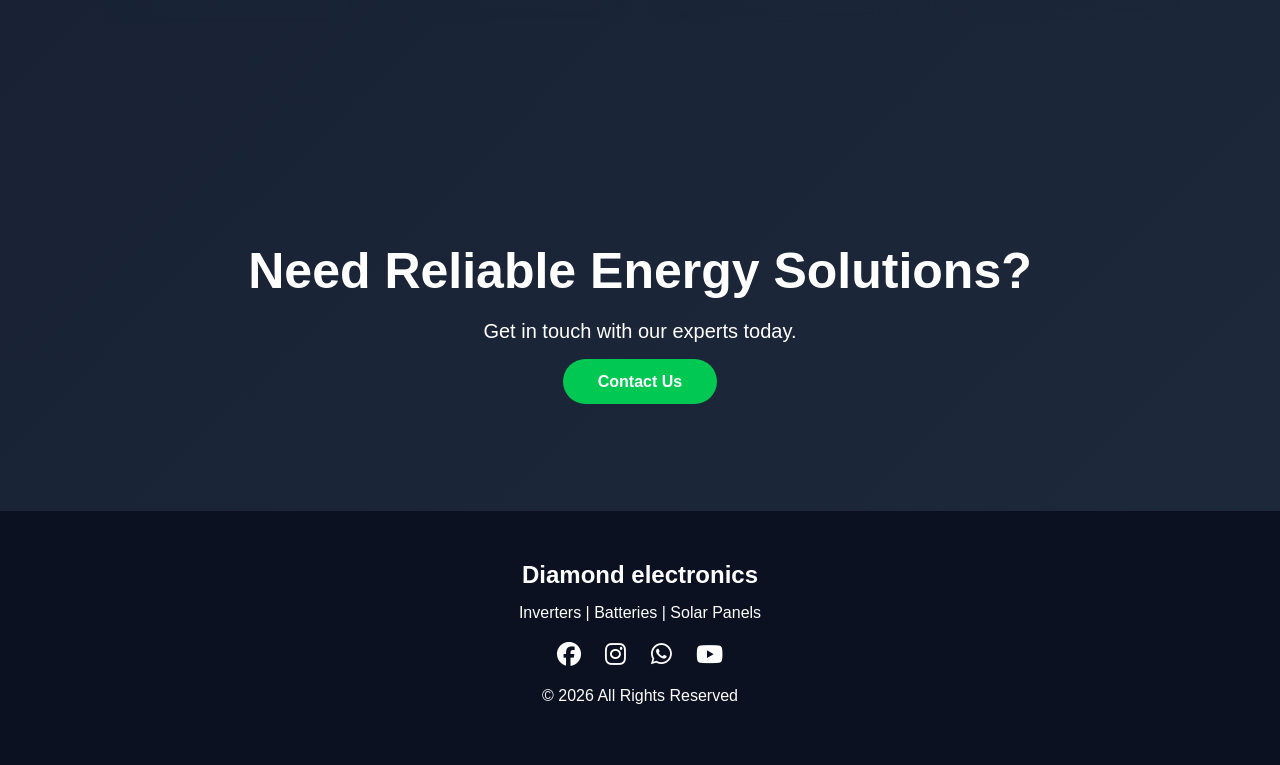
==== commit 52720a24: "change some img" ====
--- a/about.html
+++ b/about.html
@@ -146,7 +146,7 @@
 
       <div class="product-grid">
         <div class="product-card glass">
-          <img src="khudawan-ceo.png" />
+          <img src="img/khudawan-ceo.png" />
 
           <h3>khudawan Shariff</h3>
 
@@ -154,7 +154,7 @@
         </div>
 
         <div class="product-card glass">
-          <img src="ismath.jpg" />
+          <img src="img/ismath.jpg" />
 
           <h3>Technical Manager</h3>
 
